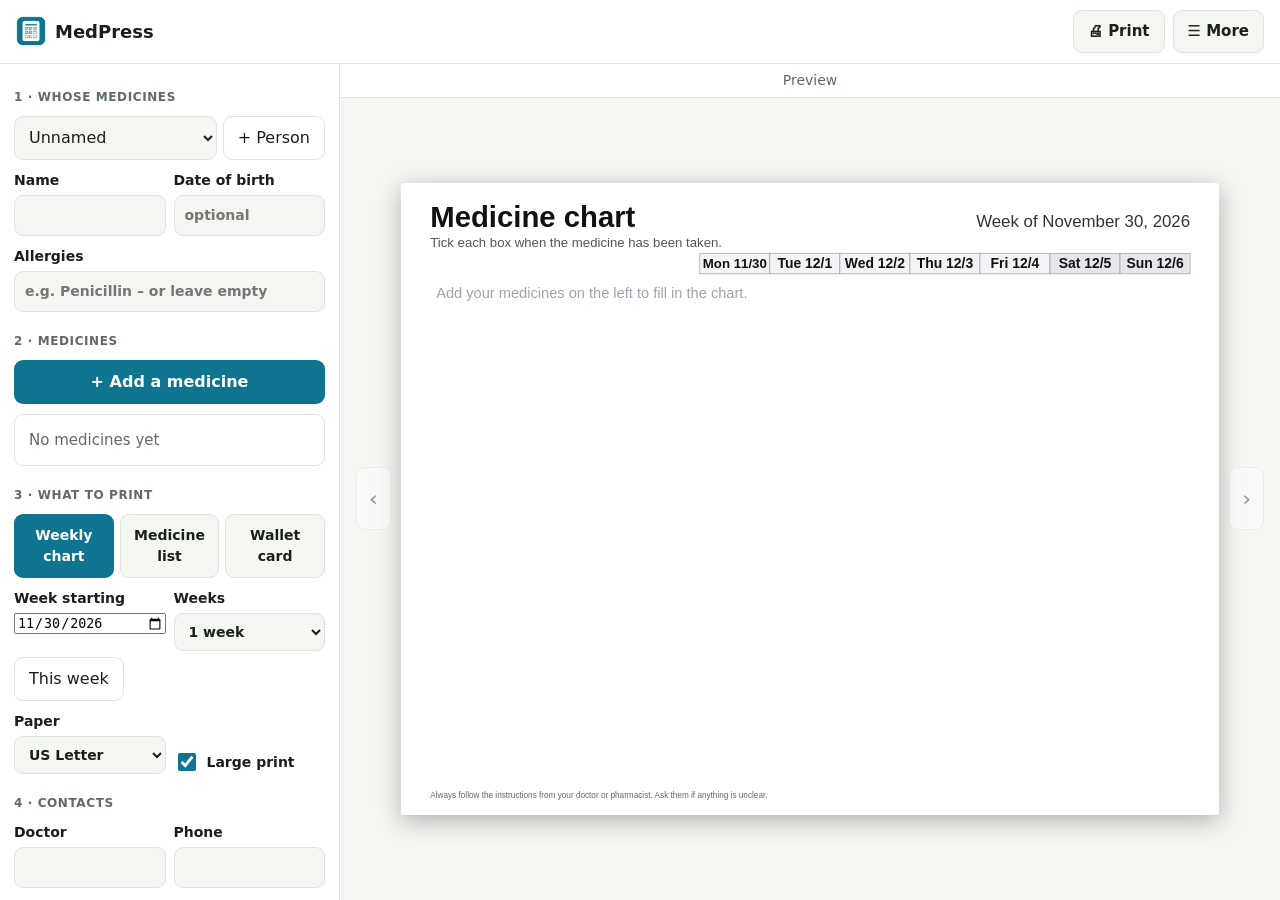
==== index.html @ 190d09bb "MedPress 1.0" ====
<!doctype html>
<html lang="en">
<head>
  <meta charset="utf-8">
  <meta name="viewport" content="width=device-width, initial-scale=1">
  <title>MedPress – Medication Chart &amp; List</title>
  <meta name="description" content="Print a large-print weekly medicine chart with tick boxes, a medicine list for doctor visits and a wallet card. Private and offline.">
  <meta name="theme-color" content="#0e7490">
  <link rel="manifest" href="manifest.json">
  <link rel="icon" href="icon-192.png">
  <link rel="stylesheet" href="style.css">
  <style id="pageRule"></style>
  <style>.checks{display:grid;grid-template-columns:1fr 1fr;gap:6px;margin-top:8px}.person-row{display:flex;gap:6px}.person-row select{flex:1}</style>
</head>
<body>
  <header class="topbar">
    <div class="brand"><img src="icon-192.png" alt="" width="30" height="30"><span>MedPress</span></div>
    <span class="tree-title"></span>
    <div class="top-btns">
      <button id="printBtn" class="tb">🖨 Print</button>
      <button id="moreBtn" class="tb">☰ More</button>
      <button id="proBtn" class="pro-btn" hidden>★ Get Pro</button>
    </div>
    <div id="menu" class="menu" hidden>
      <button id="exBtn">Fill in an example</button>
      <button id="resetBtn" class="danger">Delete everything…</button>
      <a href="help.html" target="_blank" rel="noopener">❓ How to use MedPress</a>
      <a href="mailto:thequan03072002@gmail.com?subject=MedPress%20feedback">✉ Feedback &amp; support</a>
      <a href="https://apps.microsoft.com/detail/9PJZFJ139JC2" target="_blank" rel="noopener">More apps: AddressPress envelope printer</a>
      <a href="https://apps.microsoft.com/detail/9MWSF3JMP1GJ" target="_blank" rel="noopener">More apps: PrintCal photo calendar maker</a>
    </div>
  </header>

  <main class="layout">
    <aside class="left">
      <h2>1 · Whose medicines</h2>
      <div class="person-row"><select id="who" aria-label="Person"></select><button id="addPerson" class="ghost" title="Add another person">+ Person</button></div>
      <div class="two">
        <label class="field">Name<input id="name" type="text" maxlength="60"></label>
        <label class="field">Date of birth<input id="dob" type="text" maxlength="20" placeholder="optional"></label>
      </div>
      <label class="field">Allergies<input id="allergies" type="text" maxlength="100" placeholder="e.g. Penicillin – or leave empty"></label>

      <h2>2 · Medicines</h2>
      <button id="addMed" class="primary">+ Add a medicine</button>
      <ul id="meds" class="contacts"></ul>

      <h2>3 · What to print</h2>
      <div class="seg3" id="modes">
        <button data-m="week">Weekly chart</button>
        <button data-m="list">Medicine list</button>
        <button data-m="card">Wallet card</button>
      </div>
      <div id="weekF">
        <div class="two">
          <label class="field">Week starting<input id="start" type="date"></label>
          <label class="field">Weeks<select id="weeks"><option value="1">1 week</option><option value="2">2 weeks</option><option value="3">3 weeks</option><option value="4">4 weeks</option></select></label>
        </div>
        <button id="thisWeek" class="ghost" style="margin-top:6px">This week</button>
      </div>
      <div class="two">
        <label class="field">Paper<select id="paper"><option value="letter">US Letter</option><option value="a4">A4</option></select></label>
        <label class="check" style="align-self:end"><input id="large" type="checkbox"> Large print</label>
      </div>

      <h2>4 · Contacts</h2>
      <div class="two">
        <label class="field">Doctor<input id="doctor" type="text" maxlength="50"></label>
        <label class="field">Phone<input id="doctorPhone" type="text" maxlength="30"></label>
        <label class="field">Pharmacy<input id="pharmacy" type="text" maxlength="50"></label>
        <label class="field">Phone<input id="pharmacyPhone" type="text" maxlength="30"></label>
        <label class="field">Emergency contact<input id="emergency" type="text" maxlength="50"></label>
        <label class="field">Phone<input id="emergencyPhone" type="text" maxlength="30"></label>
      </div>
      <button id="delPerson" class="ghost danger" style="margin-top:8px">Delete this person…</button>
      <p class="hint">MedPress helps you write down and print your own medicines. It does not give medical advice. Always follow your doctor or pharmacist.</p>
    </aside>

    <section class="stage">
      <div id="pager" class="pager"></div>
      <div class="preview">
        <button id="prev" class="nav" title="Previous page">‹</button>
        <div id="page" style="height:100%;display:flex;align-items:center;justify-content:center;min-width:0;flex:1"></div>
        <button id="next" class="nav" title="Next page">›</button>
      </div>
    </section>
  </main>

  <dialog id="medDialog" class="dlg">
    <h2 id="mTitle">Add a medicine</h2>
    <label class="field">Name of the medicine<input id="mName" type="text" maxlength="60" placeholder="e.g. Metformin"></label>
    <label class="field">How much<input id="mDose" type="text" maxlength="60" placeholder="e.g. 500 mg – 1 tablet"></label>
    <p class="hint" style="margin-top:10px">When do you take it?</p>
    <div class="checks">
      <label class="check"><input id="t_m" type="checkbox"> Morning</label>
      <label class="check"><input id="t_n" type="checkbox"> Midday</label>
      <label class="check"><input id="t_e" type="checkbox"> Evening</label>
      <label class="check"><input id="t_b" type="checkbox"> Bedtime</label>
      <label class="check" style="grid-column:1/-1"><input id="t_p" type="checkbox"> Only when needed</label>
    </div>
    <label class="field">What it is for<input id="mPurpose" type="text" maxlength="60" placeholder="optional, e.g. Blood pressure"></label>
    <label class="field">Notes<input id="mNotes" type="text" maxlength="80" placeholder="optional, e.g. With food"></label>
    <label class="field">What it looks like<input id="mLook" type="text" maxlength="40" placeholder="optional, e.g. small white round"></label>
    <div class="row-btns">
      <button id="mSave" class="primary">Save</button>
      <button id="mNext" class="ghost">Save and add another</button>
      <button id="mCancel" class="ghost">Cancel</button>
    </div>
  </dialog>

  <dialog id="proDialog" class="dlg">
    <h2>MedPress Pro</h2>
    <p class="muted">One-time purchase. Yours forever on this Microsoft account. The free version never limits how often you print.</p>
    <ul class="pro-list">
      <li><strong>Unlimited medicines</strong> <span class="muted">(Free: 6)</span></li>
      <li><strong>Several people</strong> – for caregivers, couples and families</li>
      <li><strong>Print up to 4 weeks at once</strong> <span class="muted">(Free: 1 week at a time)</span></li>
    </ul>
    <p id="proMsg" class="pro-msg" hidden></p>
    <div class="row-btns">
      <button id="buyBtn" class="primary">Unlock Pro</button>
      <button id="restoreBtn" class="ghost">Restore purchase</button>
      <button id="closePro" class="ghost">Not now</button>
    </div>
  </dialog>

  <div id="toast" class="toast" hidden></div>
  <div id="printArea"></div>
  <script src="app.js"></script>
</body>
</html>
---- style.css ----
:root {
  --bg: #f4f6f2; --card: #ffffff; --text: #1a1f1b; --muted: #5f6b62;
  --line: #dfe5dc; --accent: #0e7490; --accent-2: #d7f1f6; --on-accent: #ffffff; --danger: #b42318;
  color-scheme: light dark;
}
@media (prefers-color-scheme: dark) {
  :root { --bg: #121613; --card: #1b211c; --text: #e9efe9; --muted: #9aa79d;
    --line: #2c362e; --accent: #67e8f9; --accent-2: #083344; --on-accent: #042630; --danger: #f97066; }
}
* { box-sizing: border-box; }
html, body { height: 100%; }
body { margin: 0; font: 16px/1.5 "Segoe UI", system-ui, sans-serif; background: var(--bg); color: var(--text); display: flex; flex-direction: column; }
[hidden] { display: none !important; }
.topbar { position: relative; display: flex; align-items: center; gap: 14px; padding: 10px 16px; border-bottom: 1px solid var(--line); background: var(--card); }
.brand { display: flex; align-items: center; gap: 9px; font-weight: 700; font-size: 18px; }
.brand img { border-radius: 7px; }
.tree-title { flex: 1; min-width: 120px; font: 600 17px "Segoe UI", system-ui, sans-serif; padding: 8px 10px; border-radius: 9px; border: 1px solid transparent; background: transparent; color: var(--text); }
.tree-title:hover { border-color: var(--line); }
.top-btns { display: flex; gap: 8px; align-items: center; }
button { font: inherit; border-radius: 9px; padding: 9px 14px; cursor: pointer; border: 1px solid transparent; }
button:disabled { opacity: .45; cursor: not-allowed; }
.tb { background: var(--bg); color: var(--text); border-color: var(--line); font-weight: 600; font-size: 15px; }
.tb:hover, .ghost:hover { border-color: var(--accent); }
.primary { background: var(--accent); color: var(--on-accent); font-weight: 700; }
.ghost { background: transparent; color: var(--text); border-color: var(--line); }
.danger { color: var(--danger) !important; }
.pro-btn { background: linear-gradient(135deg, #f59e0b, #ef4444); color: #fff; font-weight: 700; border: 0; }
.pro-btn.is-pro { background: var(--accent-2); color: var(--accent); cursor: default; }
.badge { font-size: 10px; font-weight: 700; background: #f59e0b; color: #1f1503; border-radius: 4px; padding: 1px 5px; margin-left: 4px; vertical-align: 1px; }
body.unlocked .pro-only { display: none; }
.menu { position: absolute; right: 16px; top: 54px; z-index: 20; background: var(--card); border: 1px solid var(--line); border-radius: 12px; padding: 6px; display: flex; flex-direction: column; min-width: 300px; box-shadow: 0 10px 30px rgba(0,0,0,.25); }
.menu button, .menu a { text-align: left; background: transparent; color: var(--text); padding: 10px 12px; border-radius: 8px; text-decoration: none; font-size: 15px; }
.menu button:hover, .menu a:hover { background: var(--accent-2); }

.layout { flex: 1; min-height: 0; display: grid; grid-template-columns: 340px minmax(0, 1fr); }
.left, .right { background: var(--card); padding: 14px; overflow: auto; display: flex; flex-direction: column; gap: 10px; }
.left { border-right: 1px solid var(--line); }
.right { border-left: 1px solid var(--line); }
@media (max-width: 900px) { .layout { grid-template-columns: 1fr; grid-template-rows: auto 60vh auto; } .left { max-height: 160px; } }
input[type=text], input[type=search], select, textarea { font: inherit; padding: 9px 10px; border-radius: 9px; border: 1px solid var(--line); background: var(--bg); color: var(--text); width: 100%; }
input:focus, select:focus, textarea:focus, button:focus-visible { outline: 3px solid var(--accent); outline-offset: 1px; }
textarea { min-height: 70px; resize: vertical; }
.people { list-style: none; margin: 0; padding: 0; display: flex; flex-direction: column; gap: 2px; flex: 1; overflow: auto; }
.people button { width: 100%; text-align: left; background: transparent; color: var(--text); padding: 7px 9px; font-size: 15px; overflow: hidden; text-overflow: ellipsis; white-space: nowrap; }
.people button:hover { background: var(--bg); }
.people button.on { background: var(--accent-2); color: var(--accent); font-weight: 700; }
.people small { color: var(--muted); font-weight: 400; }
.hint { color: var(--muted); font-size: 13px; font-weight: 400; margin: 0; }
.muted { color: var(--muted); }

.stage { position: relative; min-width: 0; min-height: 0; display: flex; flex-direction: column; }
.stagebar { display: flex; justify-content: space-between; align-items: center; gap: 12px; padding: 8px 12px; border-bottom: 1px solid var(--line); background: var(--card); font-size: 14px; }
.stagebar label { display: flex; align-items: center; gap: 8px; color: var(--muted); min-width: 0; }
.stagebar select { width: auto; max-width: 340px; padding: 6px 8px; }
.zoom { display: flex; gap: 4px; }
.zoom button { background: var(--bg); color: var(--text); border-color: var(--line); padding: 5px 12px; font-weight: 700; }
#svg { flex: 1; width: 100%; min-height: 0; cursor: grab; touch-action: none; background: var(--bg); }
#svg.drag { cursor: grabbing; }
#svg .p { cursor: pointer; }
.stage-hint { position: absolute; left: 0; right: 0; bottom: 8px; text-align: center; color: var(--muted); font-size: 13px; margin: 0; pointer-events: none; }

.right h2 { font-size: 20px; margin: 0; }
.field { display: flex; flex-direction: column; gap: 4px; font-weight: 600; font-size: 14px; }
.two { display: grid; grid-template-columns: 1fr 1fr; gap: 8px; }
.seg { display: flex; gap: 0; border: 1px solid var(--line); border-radius: 9px; overflow: hidden; }
.seg button { flex: 1; border-radius: 0; background: var(--bg); color: var(--text); padding: 8px 6px; font-size: 14px; }
.seg button.on { background: var(--accent); color: var(--on-accent); font-weight: 700; }
.photo-row { display: flex; align-items: center; gap: 12px; }
.photo { width: 76px; height: 76px; border-radius: 50%; object-fit: cover; background: var(--accent-2); border: 2px solid var(--line); display: flex; align-items: center; justify-content: center; font-weight: 700; font-size: 24px; color: var(--accent); flex: none; }
.rel { display: grid; grid-template-columns: 1fr 1fr; gap: 8px; }
.rel button { background: var(--accent-2); color: var(--accent); font-weight: 700; font-size: 14px; padding: 10px 6px; }
.rel button:hover { outline: 2px solid var(--accent); }
.rel .wide { grid-column: 1 / -1; }
.check { display: flex; align-items: center; gap: 8px; font-weight: 600; font-size: 14px; }
.check input { width: 18px; height: 18px; accent-color: var(--accent); }
.sect { font-size: 12px; text-transform: uppercase; letter-spacing: .6px; color: var(--muted); margin: 8px 0 0; }
.empty-panel { color: var(--muted); text-align: center; margin-top: 30px; }

.dlg { border: 1px solid var(--line); border-radius: 16px; padding: 24px; background: var(--card); color: var(--text); max-width: 460px; width: calc(100% - 32px); }
.dlg::backdrop { background: rgba(0,0,0,.55); }
.dlg h2 { margin: 0 0 6px; font-size: 22px; }
.dlg .field { margin-top: 12px; }
.row-btns { display: flex; gap: 8px; flex-wrap: wrap; margin-top: 18px; }
.pro-list { padding-left: 20px; line-height: 1.8; }
.pro-msg { background: var(--accent-2); border-radius: 8px; padding: 9px 11px; }
.pick-list { display: flex; flex-direction: column; gap: 8px; margin-top: 12px; }
.pick-list button { background: var(--accent-2); color: var(--accent); font-weight: 700; text-align: left; }
.toast { position: fixed; left: 50%; bottom: 26px; transform: translateX(-50%); background: #1f2937; color: #fff; padding: 11px 18px; border-radius: 10px; z-index: 50; max-width: calc(100% - 24px); }

.left h2 { font-size: 12px; text-transform: uppercase; letter-spacing: .6px; color: var(--muted); margin: 10px 0 0; }
.three { display: grid; grid-template-columns: 1.3fr .8fr 1.2fr; gap: 6px; }
.addrow { display: flex; gap: 6px; }
.addrow input { flex: 1; }
.events { list-style: none; margin: 0; padding: 0; display: flex; flex-direction: column; gap: 2px; }
.events li { display: flex; align-items: center; gap: 8px; padding: 5px 6px; border-radius: 8px; font-size: 14px; }
.events li:hover { background: var(--bg); }
.events .when { color: var(--muted); font-variant-numeric: tabular-nums; min-width: 54px; }
.events .txt { flex: 1; overflow: hidden; text-overflow: ellipsis; white-space: nowrap; }
.events button { background: transparent; color: var(--muted); padding: 2px 8px; border-color: transparent; }
.events button:hover { color: var(--danger); border-color: var(--line); }
.stage { align-items: stretch; background: var(--bg); }
.months { display: flex; gap: 4px; padding: 8px 12px; flex-wrap: wrap; justify-content: center; border-bottom: 1px solid var(--line); background: var(--card); }
.months button { background: var(--bg); color: var(--text); border-color: var(--line); padding: 5px 10px; font-size: 14px; position: relative; }
.months button.on { background: var(--accent); color: var(--on-accent); font-weight: 700; border-color: transparent; }
.months button.has::after { content: ""; position: absolute; right: 3px; top: 3px; width: 6px; height: 6px; border-radius: 50%; background: #f59e0b; }
.preview { flex: 1; min-height: 0; display: flex; align-items: center; justify-content: center; padding: 16px; gap: 10px; }
.preview svg { max-width: 100%; max-height: 100%; width: auto; height: 100%; background: #fff; box-shadow: 0 6px 24px rgba(0,0,0,.28); border-radius: 3px; }
.nav { background: var(--card); color: var(--text); border-color: var(--line); font-size: 22px; padding: 14px 12px; }
.swatches { display: flex; gap: 6px; flex-wrap: wrap; }
.swatches button { width: 30px; height: 30px; border-radius: 50%; padding: 0; border: 3px solid transparent; }
.swatches button.on { border-color: var(--text); }

#printArea { display: none; }
@media print {
  body > *:not(#printArea) { display: none !important; }
  body { background: #fff; display: block; margin: 0; }
  #printArea { display: block; }
  #printArea svg { display: block; width: 100vw; height: 100vh; page-break-after: always; break-after: page; }
}
.seg3 { display: grid; grid-template-columns: 1fr 1fr 1fr; gap: 6px; }
.seg3 button { background: var(--bg); color: var(--text); border-color: var(--line); padding: 10px 4px; font-size: 14px; font-weight: 600; }
.seg3 button.on { background: var(--accent); color: var(--on-accent); border-color: transparent; }
#words { min-height: 220px; font-size: 16px; line-height: 1.45; flex: 1; }
.pager { text-align: center; padding: 6px; color: var(--muted); font-size: 14px; background: var(--card); border-bottom: 1px solid var(--line); }
.warn { background: var(--accent-2); border-radius: 8px; padding: 8px 10px; font-size: 13px; margin: 0; }
.contacts { flex: none; min-height: 46px; list-style: none; margin: 0; padding: 0; display: flex; flex-direction: column; gap: 2px; max-height: 260px; overflow: auto; border: 1px solid var(--line); border-radius: 9px; }
.contacts li { display: flex; align-items: center; gap: 8px; padding: 6px 8px; font-size: 15px; }
.contacts li:hover { background: var(--bg); }
.contacts input { width: 18px; height: 18px; accent-color: var(--accent); flex: none; }
.contacts .nm { flex: 1; overflow: hidden; text-overflow: ellipsis; white-space: nowrap; cursor: pointer; }
.contacts small { color: var(--muted); }
.contacts button { background: transparent; color: var(--muted); padding: 2px 8px; border-color: transparent; }
.contacts button:hover { color: var(--danger); border-color: var(--line); }
.contacts .none { color: var(--muted); padding: 14px; text-align: center; }
.preview svg { height: auto; max-height: 100%; }
#ret { min-height: 84px; }
#cAddr { min-height: 110px; }
.tpls { display: grid; grid-template-columns: repeat(4, 1fr); gap: 6px; }
.tpls button { padding: 0; background: #fff; border: 2px solid var(--line); overflow: hidden; position: relative; aspect-ratio: 4/3; }
.tpls button.on { border-color: var(--accent); outline: 2px solid var(--accent); }
.tpls button svg { width: 100%; height: 100%; display: block; }
.tpls .badge { position: absolute; right: 2px; top: 2px; margin: 0; }
#names { min-height: 120px; }
#reason { min-height: 64px; }
.logo-row { display: flex; gap: 8px; align-items: center; flex-wrap: wrap; }
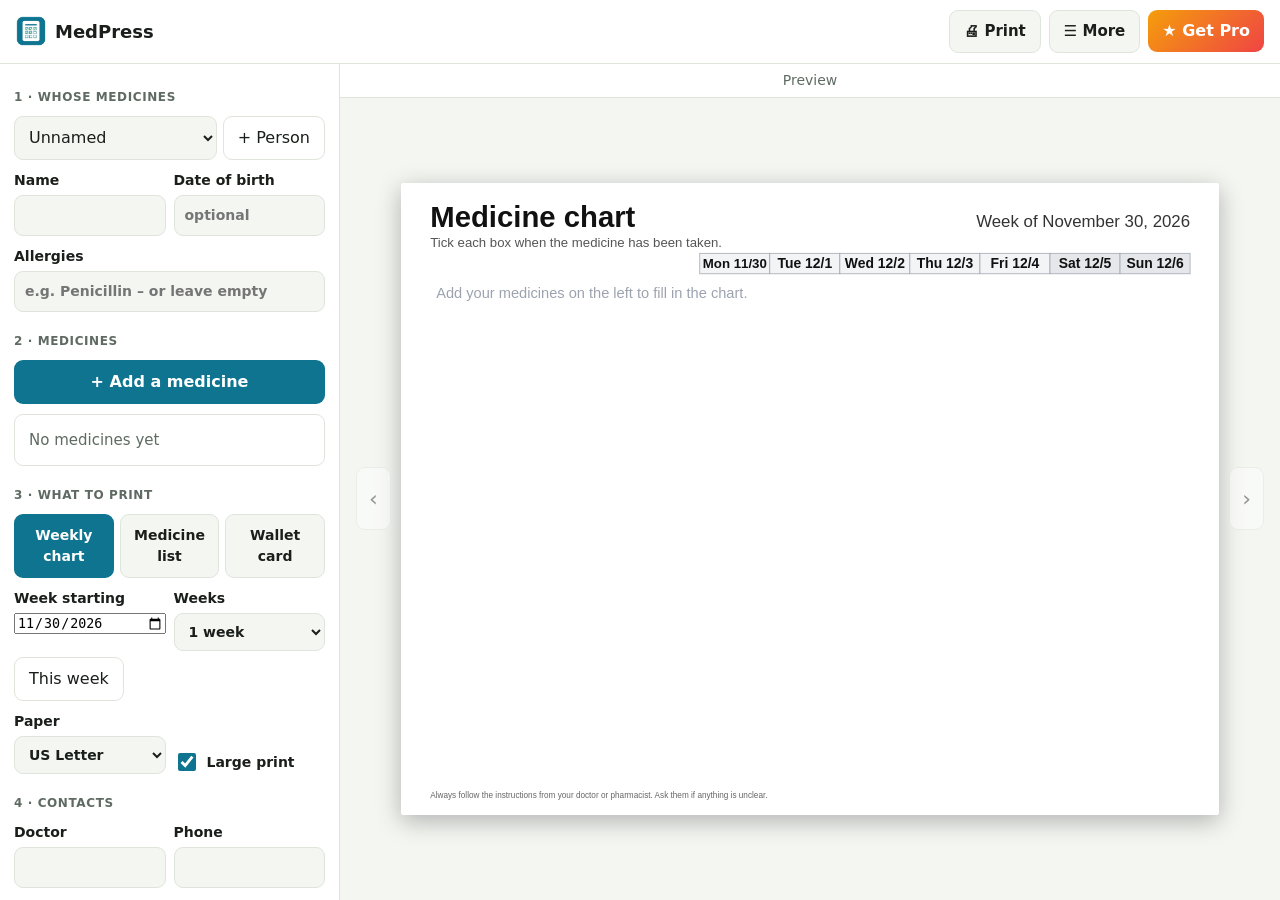
==== commit 617bf533: "Harden Pro check, close side doors, feedback note" ====
--- a/index.html
+++ b/index.html
@@ -74,6 +74,7 @@
       </div>
       <button id="delPerson" class="ghost danger" style="margin-top:8px">Delete this person…</button>
       <p class="hint">MedPress helps you write down and print your own medicines. It does not give medical advice. Always follow your doctor or pharmacist.</p>
+      <p class="feedback">💬 Something not working the way you want? Tell me – <a href="mailto:thequan03072002@gmail.com?subject=MedPress%20feedback">thequan03072002@gmail.com</a>. I read every message and improve the app.</p>
     </aside>
 
     <section class="stage">
@@ -116,9 +117,10 @@
       <li><strong>Several people</strong> – for caregivers, couples and families</li>
       <li><strong>Print up to 4 weeks at once</strong> <span class="muted">(Free: 1 week at a time)</span></li>
     </ul>
+    <p class="feedback">💬 Something not working the way you want? Tell me – <a href="mailto:thequan03072002@gmail.com?subject=MedPress%20feedback">thequan03072002@gmail.com</a>. I read every message and improve the app.</p>
     <p id="proMsg" class="pro-msg" hidden></p>
     <div class="row-btns">
-      <button id="buyBtn" class="primary">Unlock Pro</button>
+      <button id="buyBtn" class="primary" autofocus>Unlock Pro</button>
       <button id="restoreBtn" class="ghost">Restore purchase</button>
       <button id="closePro" class="ghost">Not now</button>
     </div>
--- a/style.css
+++ b/style.css
@@ -37,6 +37,7 @@
 .left { border-right: 1px solid var(--line); }
 .right { border-left: 1px solid var(--line); }
 @media (max-width: 900px) { .layout { grid-template-columns: 1fr; grid-template-rows: auto 60vh auto; } .left { max-height: 160px; } }
+@media (max-width: 640px) { .topbar { flex-wrap: wrap; gap: 8px; padding: 8px 10px; } .tree-title:empty { display: none; } .top-btns { flex-wrap: wrap; margin-left: auto; } .tb { font-size: 14px; padding: 7px 10px; } .left { max-height: 45vh; } }
 input[type=text], input[type=search], select, textarea { font: inherit; padding: 9px 10px; border-radius: 9px; border: 1px solid var(--line); background: var(--bg); color: var(--text); width: 100%; }
 input:focus, select:focus, textarea:focus, button:focus-visible { outline: 3px solid var(--accent); outline-offset: 1px; }
 textarea { min-height: 70px; resize: vertical; }
@@ -143,3 +144,7 @@
 #names { min-height: 120px; }
 #reason { min-height: 64px; }
 .logo-row { display: flex; gap: 8px; align-items: center; flex-wrap: wrap; }
+
+/* feedback note */
+.feedback { color: var(--muted); font-size: 12px; line-height: 1.45; margin: 12px 0 0; overflow-wrap: anywhere; }
+.feedback a { color: inherit; text-decoration: underline; }
